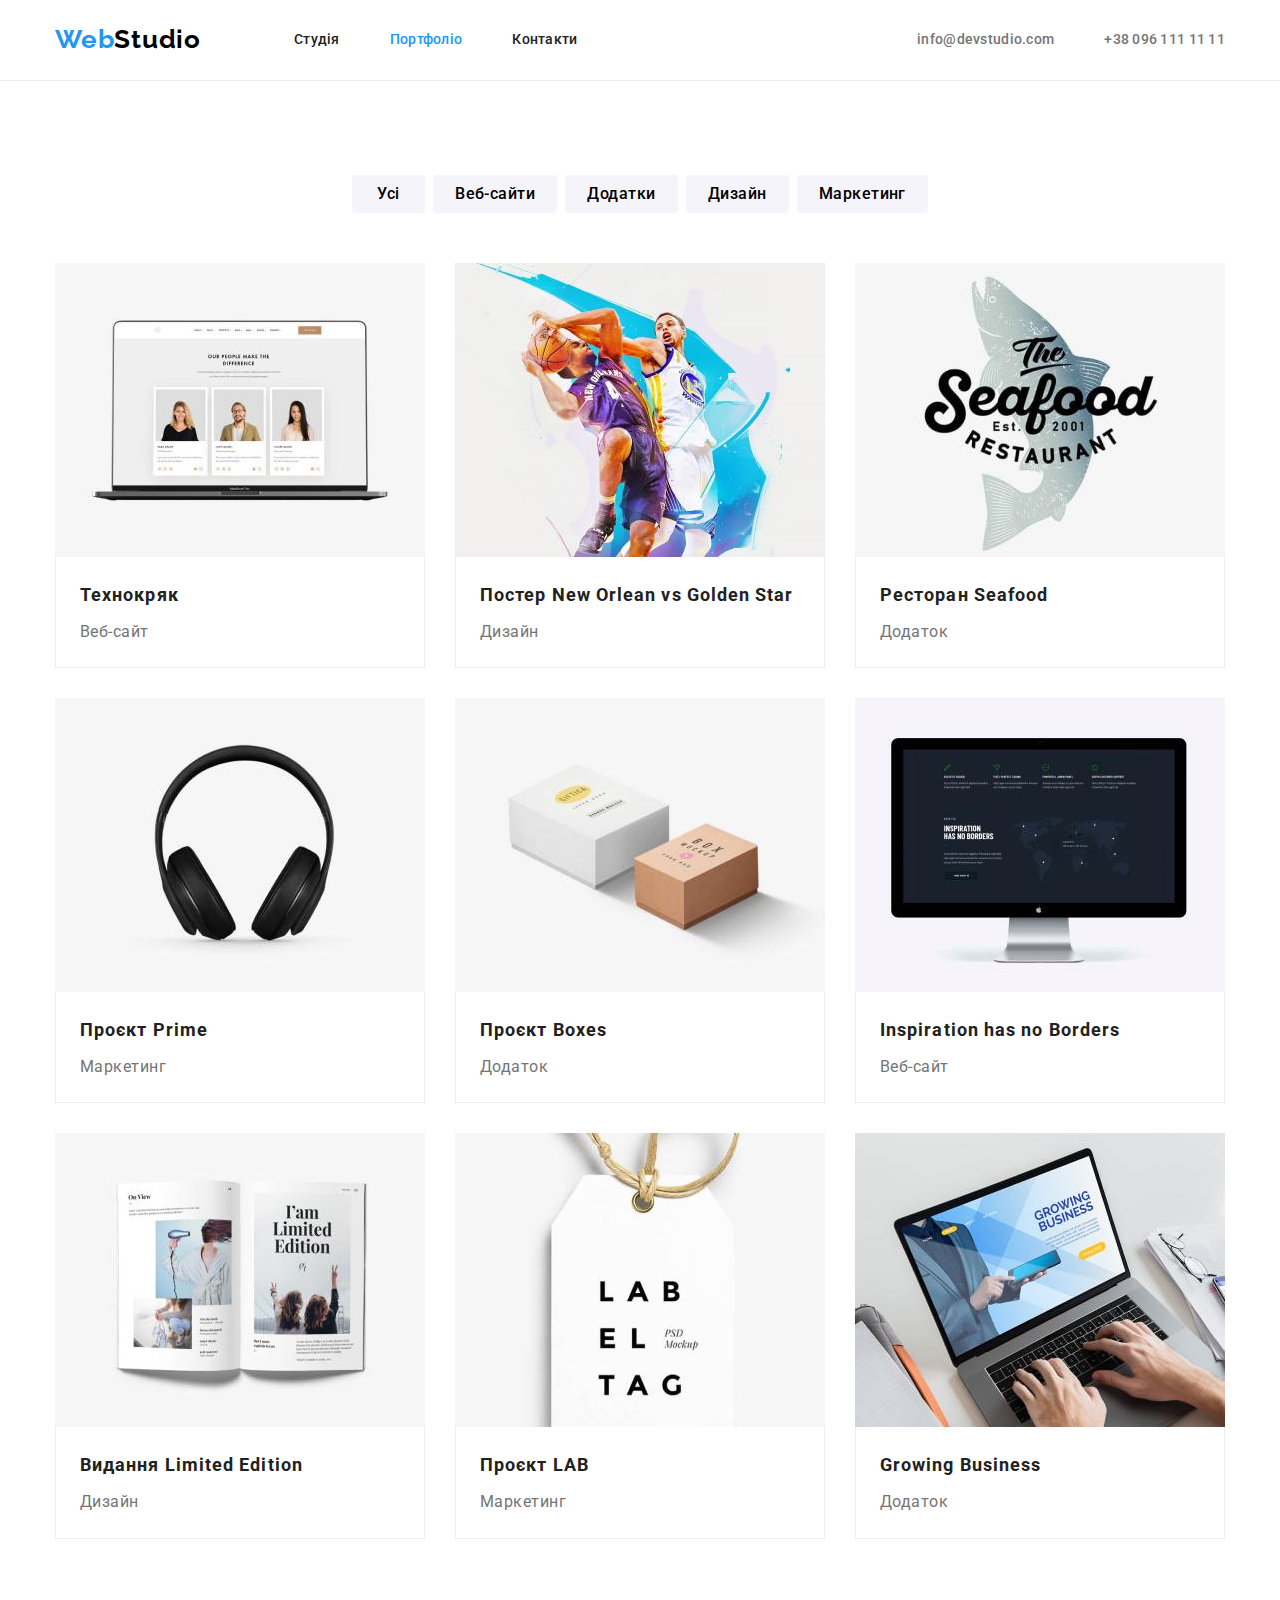
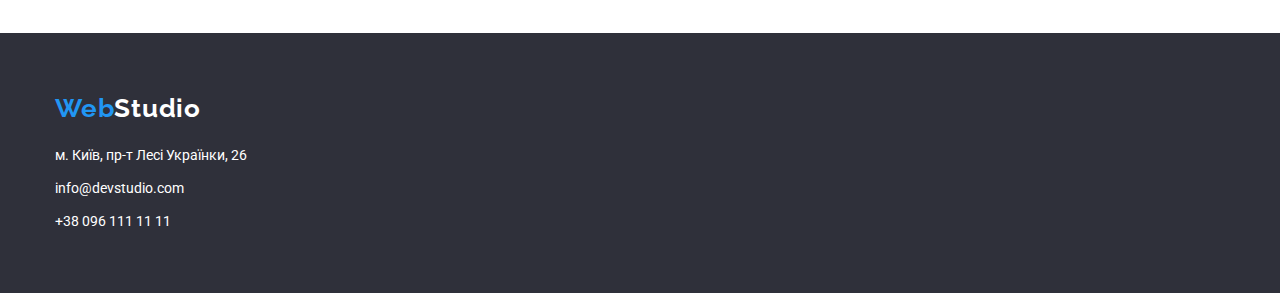
==== portfolio.html @ 36f6ff15 "goit-markup-hw-04" ====
<!DOCTYPE html>
<html lang="uk">
  <head>
    <meta charset="UTF-8">
    <link href="https://fonts.googleapis.com/css2?family=Raleway:wght@700&family=Roboto:wght@400;500;700;900&display=swap" rel="stylesheet">
    <meta http-equiv="X-UA-Compatible" content="IE=edge">
    <meta name="viewport" content="width=device-width, initial-scale=1.0">
    <title>Web Studio</title>
    <link rel="stylesheet" href="https://cdnjs.cloudflare.com/ajax/libs/modern-normalize/1.1.0/modern-normalize.min.css">
    <link rel="stylesheet" href="./css/main.css">
  </head>
  <body>
    <!--Шапка сайту-->
    <header class="header">
      <nav class="container main-nav">
        <a href="./index.html" class="logoheader"><span class="logoweb">Web</span>Studio</a>
        <ul class="site-nav list">
          <li class="item">
            <a href="./index.html" class="link">Студія</a>
          </li>
          <li class="item">
            <a href="./portfolio.html" class="link current">Портфоліо</a>
          </li>
          <li class="item">
            <a href="#" class="link">Контакти</a>
          </li>
        </ul>
        <ul class="nav-contacts list">
          <li class="item">
            <a href="mailto:info@devstudio.com" class="link contacts">info@devstudio.com</a>
          </li>
          <li class="item">
            <a href="tel:+380961111111" class="link contacts">+38 096 111 11 11</a>
          </li>
        </ul>
      </nav>
    </header>
    <main>
    <!--Портфоліо-->
    <section class="section"><h1 class="visually-hidden">Приклади наших робіт</h1>
    <!--Меню портфоліо-->
    <div class="container"><ul class="portfolio-btn list">
      <li><button type="button" class="button button-portfolio">Усі</button></li>
      <li><button type="button" class="button button-portfolio">Веб-сайти</button></li>
      <li><button type="button" class="button button-portfolio">Додатки</button></li>
      <li><button type="button" class="button button-portfolio">Дизайн</button></li>
      <li><button type="button" class="button button-portfolio">Маркетинг</button></li>
  </ul>
  <ul class="portfolio-list list">
        <li class="card"><a href="" class="portfolio-link"><img class="portfolio-img" src="./images/technocrack.jpg" width="370" alt="веб-сайт Технокряк"></a>
          <div class="border"><h2 class="portfolio-title">Технокряк</h2>
        <p class="portfolio-text">Веб-сайт</p></div>
      </li>
        <li class="card"><a href="" class="portfolio-link"><img class="portfolio-img" src="./images/poster-neworlean.jpg" width="370" alt="дизайн Постера New Orlean"></a>
          <div class="border"><h2 class="portfolio-title">Постер New Orlean vs Golden Star</h2>
            <p class="portfolio-text">Дизайн</p></div>
        </li>
        <li class="card"><a href="" class="portfolio-link"><img  class="portfolio-img" src="./images/rest-seafood.jpg" width="370" alt="додаток для Ресторану Seafood"></a>
          <div class="border"><h2 class="portfolio-title">Ресторан Seafood</h2>
            <p class="portfolio-text">Додаток</p></div>
        </li>
        <li class="card"><a href="" class="portfolio-link"><img class="portfolio-img" src="./images/project-prime.jpg" width="370" alt="маркетингковий проєкт Prime"></a>
            <div class="border"><h2 class="portfolio-title">Проєкт Prime</h2>
            <p class="portfolio-text">Маркетинг</p></div>
        </li>
        <li class="card"><a href="" class="portfolio-link"><img class="portfolio-img" src="./images/project-boxes.jpg" width="370" alt="додаток Проєкт Boxes"></a>
          <div class="border"><h2 class="portfolio-title">Проєкт Boxes</h2>
            <p class="portfolio-text">Додаток</p></div>
        </li>
        <li class="card"><a href="" class="portfolio-link"><img class="portfolio-img" src="./images/web-ispiration.jpg" width="370" alt="веб-сайт Inspiration has no Borders"></a>
          <div class="border"><h2 class="portfolio-title">Inspiration has no Borders</h2>
            <p class="portfolio-text">Веб-сайт</p></div>
        </li>
        <li class="card"><a href="" class="portfolio-link"><img class="portfolio-img" src="./images/design-limedit.jpg" width="370" alt="Видання Limited Edition"></a>
          <div class="border"><h2 class="portfolio-title">Видання Limited Edition</h2>
            <p class="portfolio-text">Дизайн</p></div>
        </li>
        <li class="card"><a href="" class="portfolio-link"><img class="portfolio-img" src="./images/project-lab.jpg" width="370" alt="маркетинговий проєкт LAB"></a>
          <div class="border"><h2 class="portfolio-title">Проєкт LAB</h2>
            <p class="portfolio-text">Маркетинг</p></div>
        </li>
        <li class="card"><a href="" class="portfolio-link"><img class="portfolio-img" src="./images/app-growbussiness.jpg" width="370" alt="додаток Growing Business"></a>
          <div class="border"><h2 class="portfolio-title">Growing Business</h2>
            <p class="portfolio-text">Додаток</p></div>
        </li>
    </ul></div>
</section>
    </main>
    <!--Футер сайту-->
    <footer class="footer">
      <div class="container"><a href="./index.html" class="address logofooter"><span class="logoweb">Web</span>Studio</a>
      <address>
        <ul class="footer-nav list">
          <li>
            <a
              href="https://goo.gl/maps/ZicWZSvamPS7MqvVA"
              class="address-text link"
              target="_blank"
              rel="noopener noreferrer"
              >м. Київ, пр-т Лесі Українки, 26</a
            >
          </li>
          <li>
            <a href="mailto:info@devstudio.com" class="address-mail link">info@devstudio.com</a>
          </li>
          <li>
            <a href="tel:+380961111111" class="address-tel link">+38 096 111 11 11</a>
          </li>
        </ul>
      </address></div>
    </footer>
  </body>
</html>
---- css/main.css ----
/* Колір основного тексту #212121 */
/* Колір вторичного тексту #757575 */
/* Колір фону #FFFFFF */
/* Колір вторичного фону #F5F4FA */
/* Колір акценту #2196F3 */
/* Колір кнопки #F5F4FA */

:root {
    --primary-text-color: #757575;
    --title-text-color: #212121;
    --accent-color: #2196F3;
    --primary-white-color: #FFFFFF;
    --secondary-bg-color: #F5F4FA;
}

/* html {
    box-sizing: border-box;
}

*,
*::before,
*::after {
    box-sizing: inherit;
} */

body {
    background-color: var(--primary-white-color);
    color: var(--primary-text-color);
    font-family: 'Roboto', sans-serif;
    margin: 0;
}

.header {
    border-bottom: 1px solid #ECECEC;
}

/* Hidden H1 */
.visually-hidden {
    position: absolute;
    white-space: nowrap;
    
    width: 1px;
    height: 1px;
    
    overflow: hidden;
    
    border: 0;
    padding: 0;
    
    clip: rect(0 0 0 0);
    clip-path: inset(50%);
    margin: -1px;
  } 

.li {
    padding: 0;
    margin: 0;
}

.ul {
    padding: 0;
    margin: 0;
    padding-inline-start: 0;
}

.list {
    list-style: none;
    margin: 0;
    padding: 0;
}

/* Контейнер */
.container {
    width: 1200px;
    
    padding-left: 15px;
    padding-right: 15px;
  
    margin-left: auto;
    margin-right: auto;
  }

/* Background */

.background {
    background-color: #2F303A;
}

.footer {
    background-color: #2F303A;
    padding-top: 60px;
    padding-bottom: 60px;
}

/* Логотип/Logo */

.logoheader {
    color: #000000;
    
    font-family: Raleway;
    font-weight: 700;
    font-size: 26px;
    
    line-height: 1.19;
    letter-spacing: 0.03em;

    padding-top: 24px;
    padding-bottom: 25px;
    
    text-decoration: none;
}

.logofooter {
    color: #FFFFFF;
    display: inline-block;
    
    font-family: Raleway;
    font-weight: 700;
    font-size: 26px;
    
    line-height: 1.19;
    letter-spacing: 0.03em;
    
    text-decoration: none;

    margin-bottom: 20px;
}

.logoweb {
    color: #2196F3;
}

/* Site nav */

.main-nav {
    display: flex;
    align-items: center;
}

.site-nav {
    display: flex;
    margin-left: 93px;
}

.site-nav .link {
    color: var(--title-text-color);
    
    font-weight: 500;
    font-size: 14px;
    
    line-height: 1.14;
    letter-spacing: 0.02em;
    
    display: block;
    
    padding-top: 32px;
    padding-bottom: 32px;
    
    text-decoration: none;
}

.site-nav .item + .item {
    margin-left: 50px;
}

.nav-contacts {
    display: flex;
    margin-left: auto;
}

.nav-contacts .link {
    color: var(--primary-text-color);
    
    font-weight: 500;
    font-size: 14px;
    
    line-height: 1.14;
    letter-spacing: 0.02em;
    
    display: block;
    
    padding-top: 32px;
    padding-bottom: 32px;
    
    text-decoration: none;
}

.nav-contacts .item + .item {
    margin-left: 50px;
}

.site-nav .link:hover,
.site-nav .link:focus,
.nav-contacts .link:hover,
.nav-contacts .link:focus {
    color: var(--accent-color);
}

.link.current {
    color: var(--accent-color);
}

/* Герой */

.hero {
    text-align: center;

    padding-top: 200px;
    padding-bottom: 200px;
}

.hero-title {
    color: #FFFFFF;

    font-weight: 900;
    font-size: 44px;

    line-height: 1.3;
    text-align: center;
    letter-spacing: 0.06em;

    text-transform: uppercase;

    width: 696px;

    margin: 0 auto 30px;
}

/* Button */

.button {
    background-color: #F5F4FA;
    font-size: 16px;
    line-height: 1.6;
    text-align: center;
    letter-spacing: 0.03em;
    cursor: pointer;
}

.button:focus,
.button:hover {
    color: var(--primary-white-color);
    background-color: var(--accent-color);
}

.button-portfolio:focus,
.button-portfolio:hover {
    color: var(--primary-white-color);
    background-color: var(--accent-color);
    box-shadow: 0 4px 4px rgba(0, 0, 0, 0.250);
}


.button-hero {
    color: var(--primary-white-color);
    background-color: #2196F3;
    font-weight: 700;
    font-size: 16px;
    line-height: 1.9;
    align-items: center;
    text-align: center;
    letter-spacing: 0.06em;
    border: 0 solid;
    border-color: var(--accent-color);
    border-radius: 4px;
    box-shadow: 0 4px 4px rgba(0, 0, 0, 0.250);

    padding: 10px 32px;
}

.button-portfolio {
    font-family: inherit;
    color: #000000;
    background-color: #F5F4FA;
    font-weight: 500;
    font-size: 16px;
    line-height: 1.6;
    text-align: center;
    letter-spacing: 0.03em;
    padding: 6px 22px;
    min-width: 73px;
    border: 0 solid;
    border-color: var(--accent-color);
    border-radius: 4px;
    /* box-shadow: 0 4px 4px rgba(0, 0, 0, 0.250) */
}

/* Секція */

.section {
    color: var(--primary-text-color);
    padding-top: 94px;
    padding-bottom: 94px;
}

.section-portfolio {
    padding-bottom: 94px;
}

.section-grey {
    background-color: var(--secondary-bg-color);
    padding-top: 94px;
    padding-bottom: 94px;
}

/* Особливості/Features */

/* .feature-headtitle {
    display: none;
} */

.feature {
    display: flex;
    /* margin-top: 94px;
    margin-bottom: 94px; */
}

.feature-list {
    color: var(--primary-text-color);
    font-size: 14px;
    line-height: 1.7;
    letter-spacing: 0.03em;
    padding-left: 0;
    display: block;
    align-items: center;
    margin-top: 0;
    margin-bottom: 0;
}

.feature-title {
    color: var(--title-text-color);
    font-weight: 700;
    font-size: 14px;
    line-height: 1.14;
    letter-spacing: 0.03em;
    text-transform: uppercase;
    margin-top: 0;
    margin-bottom: 10px;
}

.feature-text {
    color: var(--primary-text-color);
    font-size: 14px;
    line-height: 1.14;
    letter-spacing: 0.03em;
    margin-top: 0;
    margin-bottom: 0;
}

.feature .item + .item {
    margin-left: 30px;
}

/* Чим ми займаємось/Work */

.worklist {
    display: flex;
    justify-content: space-between;
    margin-bottom: 0;
}

.worklist-section {
    padding-top: 0;
    padding-bottom: 94px;
}

.worklist-title {
    display: block;
    color: var(--title-text-color);
    font-weight: 700;
    font-size: 36px;
    line-height: 1.16;
    text-align: center;
    letter-spacing: 0.03em;
    margin-top: 0;
    margin-bottom: 50px;
}

/* Наша команда/Family */

.family {
    display: flex;
    margin-bottom: 0;
}

.family .card {
    align-items: center;
    background-color: var(--primary-white-color);
    box-shadow: 0px 1px 3px rgba(0, 0, 0, 0.12), 0px 1px 1px rgba(0, 0, 0, 0.14), 0px 2px 1px rgba(0, 0, 0, 0.2);
    border-radius: 0px 0px 4px 4px;
}

.family .item + .item {
    margin-left: 30px;
}

.family .photo {
    margin-bottom: 0;
}

.family-title {
    color: var(--title-text-color);
    font-weight: 700;
    font-size: 36px;
    line-height: 1.16;
    text-align: center;
    letter-spacing: 0.03em;
    margin-top: 0;
    margin-bottom: 50px;
}

.family-name {
    color: var(--title-text-color);
    font-weight: 500;
    font-size: 16px;
    line-height: 1.18;
    text-align: center;
    letter-spacing: 0.03em;
    margin-top: 0;
    margin-bottom: 10px;
}

.family-jobtitle {
    font-size: 16px;
    line-height: 1.18;
    text-align: center;
    letter-spacing: 0.03em;
    margin: 0;
}

.team {
    padding-top: 30px;
    padding-bottom: 30px;
}

/* Портфоліо/Portfolio */

.portfolio-btn {
    display: flex;
    justify-content: center;
    gap: 8px;
    margin-bottom: 50px;
}

.portfolio-img {
    display: block;
}

/* .portfolio-btn {
    margin-top: 94px;
    margin-bottom: 34px;
} */

/* .portfolio-btn .item + .item {
    margin-left: 8px;
} */

.portfolio-list {
    display: flex;
    flex-wrap: wrap;
    align-items: center;
}

.portfolio-list .card {
    align-items: center;
    background-color: var(--primary-white-color);
    margin-right: 30px;
    margin-bottom: 30px;
}

.portfolio-title {
    color: var(--title-text-color);
    font-weight: 700;
    font-size: 18px;
    line-height: 2;
    letter-spacing: 0.06em;
    margin: 0;
}

.portfolio-text {
    color: var(--primary-text-color);
    font-style: normal;
    font-weight: 400;
    font-size: 16px;
    line-height: 1.9;
    letter-spacing: 0.03em;
    margin-top: 4px;
    margin-bottom: 0;
}

.portfolio-list .card:nth-child(3n) {
    margin-right: 0;
}

.portfolio-list .card:nth-last-child(-n+3) {
    margin-bottom: 0;
}

.portfolio-link {
    text-decoration: none;
    margin: 0;
}

.portfolio-list .border {
    padding: 20px 24px;

    border-right-width: 1px;
    border-right-style: solid;
    border-right-color: #EEEEEE;

    border-bottom-width: 1px;
    border-bottom-style: solid;
    border-bottom-color: #EEEEEE;

    border-left-width: 1px;
    border-left-style: solid;
    border-left-color: #EEEEEE;
}

/* Адреса/Address */
.address {
    text-decoration: none;
    font-style: normal; 
}

.address-text {
    display: inline-block;
    text-decoration: none;
    font-style: normal;
    color: #FFFFFF;
    font-size: 14px;
    line-height: 1.71;
    margin-bottom: 9px;
}

.address-mail {
    display: inline-block;
    text-decoration: none;
    font-style: normal;
    color: #FFFFFF;
    font-size: 14px;
    line-height: 1.71;
    margin-bottom: 9px;
}

.address-tel {
    display: inline-block;
    text-decoration: none;
    font-style: normal;
    color: #FFFFFF;
    font-size: 14px;
    line-height: 1.71;
}

/* .address-link {
    text-decoration: none;
    font-style: normal;
    color: rgba(255, 255, 255, 0.6);
    font-size: 14px;
    line-height: 1.71;
} */

/* Футер/Footer */
.footer-nav {
    margin: 0;
}

.footer-nav .link {
    text-decoration: none;
}

.footer-nav .link:hover,
.footer-nav .link:focus {
    color: var(--accent-color);
}
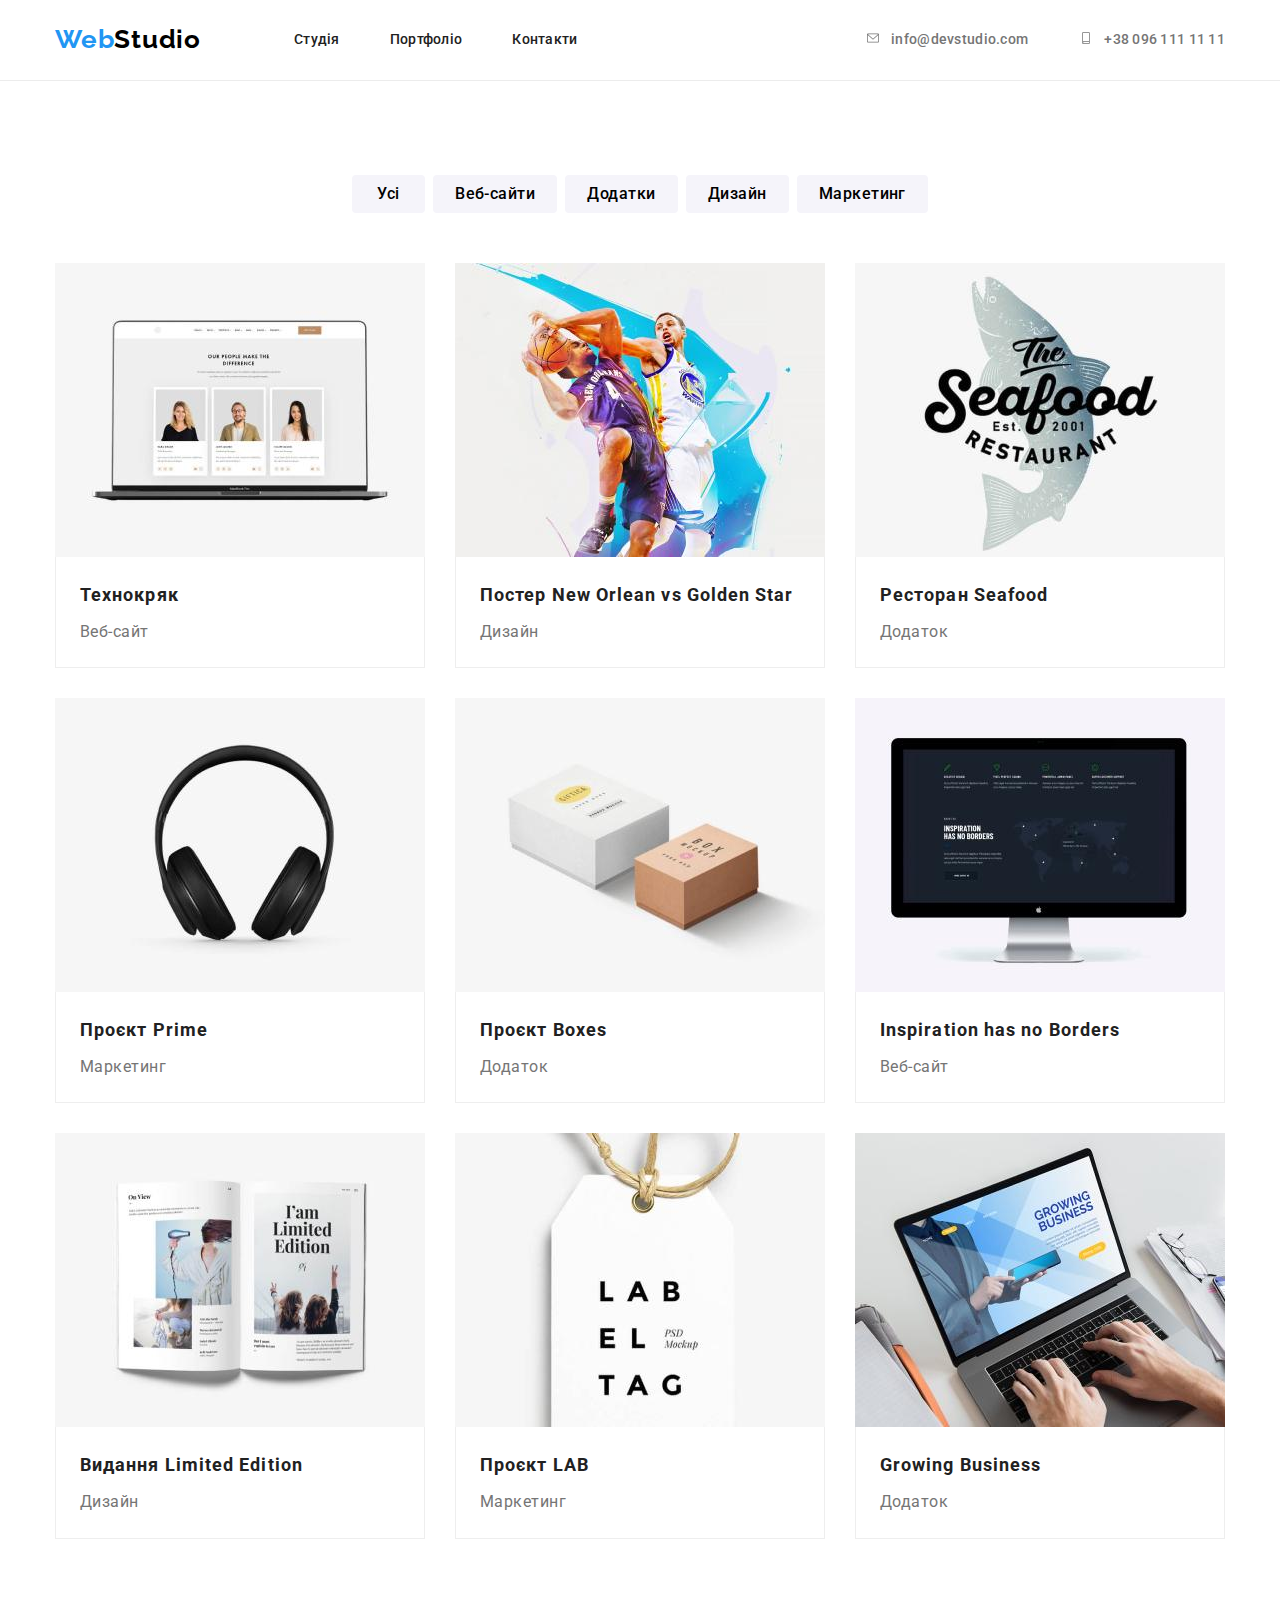
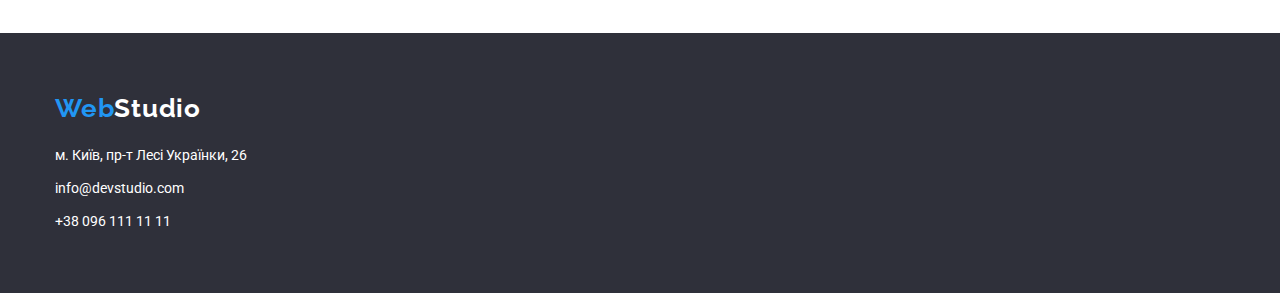
==== commit 1edb4e9d: "goit-markup-hw-04" ====
--- a/portfolio.html
+++ b/portfolio.html
@@ -16,10 +16,10 @@
         <a href="./index.html" class="logoheader"><span class="logoweb">Web</span>Studio</a>
         <ul class="site-nav list">
           <li class="item">
-            <a href="./index.html" class="link">Студія</a>
+            <a href="./index.html" class="link current">Студія</a>
           </li>
           <li class="item">
-            <a href="./portfolio.html" class="link current">Портфоліо</a>
+            <a href="./portfolio.html" class="link">Портфоліо</a>
           </li>
           <li class="item">
             <a href="#" class="link">Контакти</a>
@@ -27,10 +27,15 @@
         </ul>
         <ul class="nav-contacts list">
           <li class="item">
-            <a href="mailto:info@devstudio.com" class="link contacts">info@devstudio.com</a>
+            <a href="mailto:info@devstudio.com" class="link contacts">
+              <svg class="contact-icons" width="16px" height="12px">
+                <use href="./images/icons.svg#icon-envelope"></use>
+                </svg>info@devstudio.com</a>
           </li>
           <li class="item">
-            <a href="tel:+380961111111" class="link contacts">+38 096 111 11 11</a>
+            <a href="tel:+380961111111" class="link contacts"><svg class="contact-icons" width="16px" height="12px">
+              <use href="./images/icons.svg#icon-smartphone"></use>
+              </svg>+38 096 111 11 11</a>
           </li>
         </ul>
       </nav>
--- a/css/main.css
+++ b/css/main.css
@@ -11,6 +11,8 @@
     --accent-color: #2196F3;
     --primary-white-color: #FFFFFF;
     --secondary-bg-color: #F5F4FA;
+    --icons-color: #AFB1B8;
+    --border-color: #AFB1B8;
 }
 
 /* html {
@@ -166,6 +168,8 @@
 .nav-contacts {
     display: flex;
     margin-left: auto;
+    justify-content: center;
+    align-items: center;
 }
 
 .nav-contacts .link {
@@ -196,8 +200,13 @@
     color: var(--accent-color);
 }
 
-.link.current {
-    color: var(--accent-color);
+/* .link.current {
+    color: currentColor;
+} */
+
+.contact-icons {
+    margin-right: 10px;
+    fill: currentColor;
 }
 
 /* Герой */
@@ -207,6 +216,13 @@
 
     padding-top: 200px;
     padding-bottom: 200px;
+    
+    background-image: linear-gradient(
+    rgba(47, 48, 58, 0.4),
+    rgba(47, 48, 58, 0.4)),
+    url(../images/hero-image.jpg);
+    background-repeat: no-repeat;
+    background-size: cover;
 }
 
 .hero-title {
@@ -224,6 +240,8 @@
     width: 696px;
 
     margin: 0 auto 30px;
+
+
 }
 
 /* Button */
@@ -305,10 +323,6 @@
 
 /* Особливості/Features */
 
-/* .feature-headtitle {
-    display: none;
-} */
-
 .feature {
     display: flex;
     /* margin-top: 94px;
@@ -349,6 +363,17 @@
 
 .feature .item + .item {
     margin-left: 30px;
+}
+
+.feature-pics {
+    display: flex;
+    width: 270px;
+    height: 120px;
+    padding: 25px 100px;
+    align-items: center;
+    background-color: var(--secondary-bg-color);
+    margin-bottom: 30px;
+    border-radius: 4px;
 }
 
 /* Чим ми займаємось/Work */
@@ -430,8 +455,81 @@
 
 .team {
     padding-top: 30px;
-    padding-bottom: 30px;
-}
+}
+
+.social-media {
+    display: flex;
+    justify-content: center;
+    margin: 16px 32px 30px 32px
+}
+
+.social-item {
+    margin-right: 10px;
+}
+
+.social-item:last-child {
+    margin-right: 0;
+}
+
+.social-link {
+    display: flex;
+    justify-content: center;
+    align-items: center;
+    height: 44px;
+    width: 44px;
+    padding: 12px;
+    border-radius: 50%;
+    color: var(--icons-color);
+    cursor: pointer;
+}
+
+.social-link:hover,
+.social-link:focus {
+    background-color: var(--accent-color);
+    color: var(--primary-white-color);
+}
+
+.social-icon {
+    fill: currentColor;
+}
+
+/* .social-media {
+    display: flex;
+    justify-content: center;
+    margin: 16px 32px 30px 32px;
+}
+
+.social-item {
+    display: flex;
+    margin-right: 10px;
+    width: 44px;
+    height: 44px;
+    border-radius: 50%;
+    padding: 12px;
+}
+
+.social-item:last-child {
+    margin-right: 0;
+}
+
+.social-link {
+    display: flex;
+    width: 100%;
+    height: 100%;
+    align-items: center;
+    justify-content: center;
+    color: var(--icons-color);
+}
+
+.social-item:hover,
+.social-item:focus {
+    background-color: var(--accent-color);
+    fill: var(--primary-white-color);
+}
+
+.social-icon {
+    fill: currentColor;
+} */
 
 /* Портфоліо/Portfolio */
 
@@ -517,6 +615,65 @@
     border-left-color: #EEEEEE;
 }
 
+/* Постійні клієнти */
+/* .clients {
+    display: flex;
+    flex-wrap: wrap;
+    align-items: center;
+} */
+
+.section-clients {
+    display: flex;
+    flex-wrap: wrap;
+    align-items: center;
+    padding-top: 94px;
+    padding-bottom: 94px;
+}
+
+.clients-title {
+    color: var(--title-text-color);
+    font-weight: 700;
+    font-size: 36px;
+    line-height: 1.16;
+    text-align: center;
+    letter-spacing: 0.03em;
+    margin-top: 0;
+    margin-bottom: 50px;
+}
+
+.clients-list {
+    display: flex;
+    justify-content: center;
+    align-items: center;
+}
+
+.clients-item {
+    display: flex;
+    width: 170px;
+    height: 92px;
+    padding: 16px 32px;
+    align-items: center;
+    margin-right: 30px;
+    border: 1px solid ;
+    color: var(--icons-color);
+    border-color: var(--border-color);
+    border-radius: 4px;
+}
+
+.clients-item:last-child {
+    margin-right: 0;
+}
+
+.clients-item:hover,
+.clients-item:focus {
+    border-color: var(--accent-color);
+    color: var(--accent-color);
+}
+
+.clients-icon {
+    fill: currentColor;
+}
+
 /* Адреса/Address */
 .address {
     text-decoration: none;
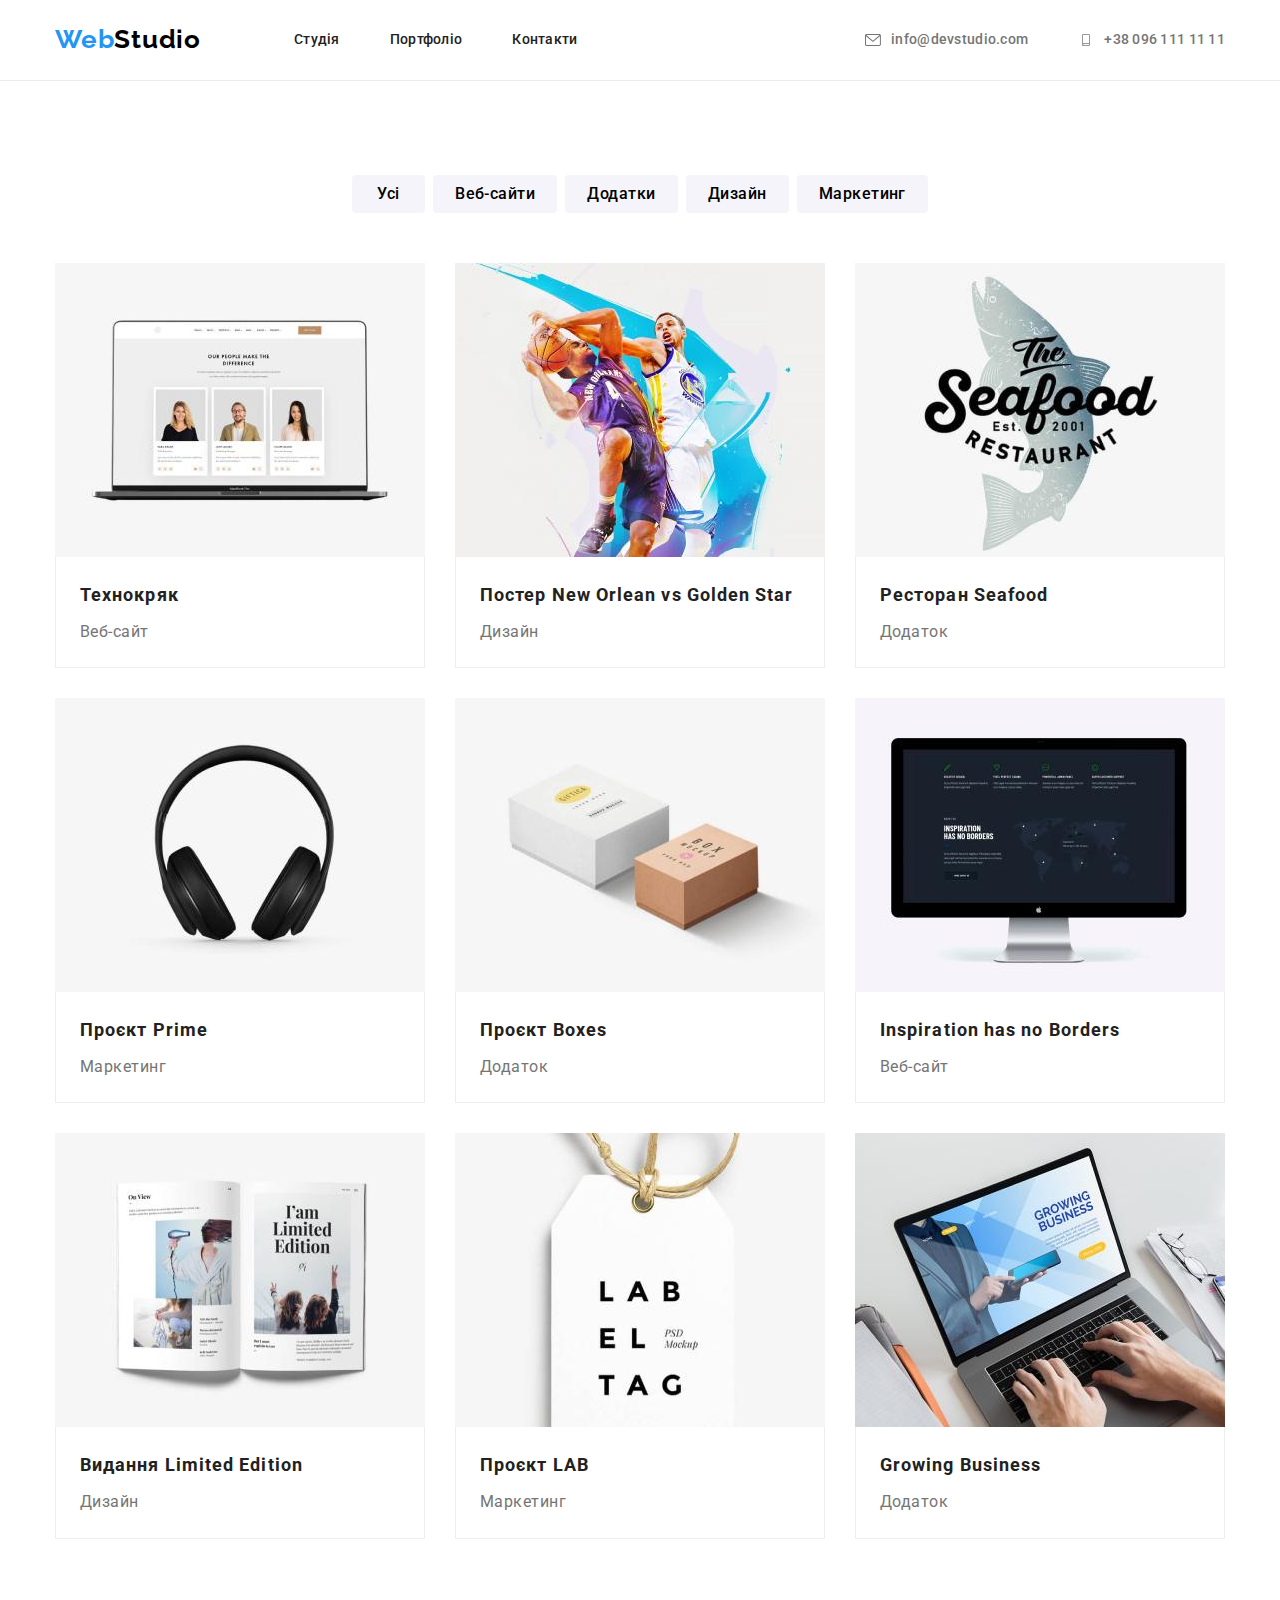
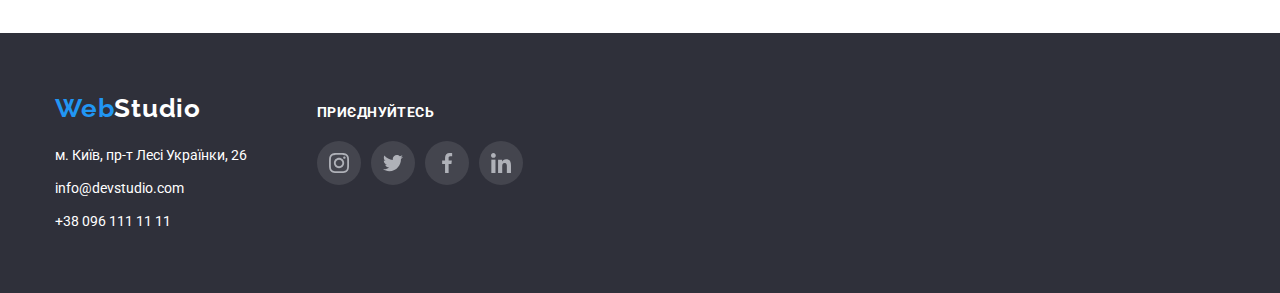
==== commit 1ddbf645: "goit-markup-hw-04" ====
--- a/portfolio.html
+++ b/portfolio.html
@@ -93,7 +93,10 @@
     </main>
     <!--Футер сайту-->
     <footer class="footer">
-      <div class="container"><a href="./index.html" class="address logofooter"><span class="logoweb">Web</span>Studio</a>
+      <div class="container">
+      <div class="footer-block">
+      <div class="main-block">
+        <a href="./index.html" class="address logofooter"><span class="logoweb">Web</span>Studio</a>
       <address>
         <ul class="footer-nav list">
           <li>
@@ -113,6 +116,22 @@
           </li>
         </ul>
       </address></div>
+      <div class="social-block">
+        <h2 class="joinus-title">Приєднуйтесь</h2>
+        <ul class="joinus-media list">
+        <li class="joinus social-item"><a href="#" class="joinus social-link"><svg class="joinus social-icon" width="20px" height="20px">
+          <use href="./images/icons.svg#icon-instagram"></use>
+          </svg></a></li>
+          <li class="joinus social-item"><a href="#" class="joinus social-link"><svg class="joinus social-icon" width="20px" height="20px">
+          <use href="./images/icons.svg#icon-twitter"></use>
+          </svg></a></li>
+          <li class="joinus social-item"><a href="#" class="joinus social-link"><svg class="joinus social-icon" width="20px" height="20px">
+          <use href="./images/icons.svg#icon-facebook"></use>
+          </svg></a></li>
+          <li class="joinus social-item"><a href="#" class="joinus social-link"><svg class="joinus social-icon" width="20px" height="20px">
+          <use href="./images/icons.svg#icon-linkedin"></use>
+          </svg></a></li>
+      </ul></div></div></div>
     </footer>
   </body>
 </html>
--- a/css/main.css
+++ b/css/main.css
@@ -181,7 +181,7 @@
     line-height: 1.14;
     letter-spacing: 0.02em;
     
-    display: block;
+    display: inline-flex;
     
     padding-top: 32px;
     padding-bottom: 32px;
@@ -205,6 +205,7 @@
 } */
 
 .contact-icons {
+    align-self: center;
     margin-right: 10px;
     fill: currentColor;
 }
@@ -457,7 +458,7 @@
     padding-top: 30px;
 }
 
-.social-media {
+.family-media {
     display: flex;
     justify-content: center;
     margin: 16px 32px 30px 32px
@@ -615,6 +616,11 @@
     border-left-color: #EEEEEE;
 }
 
+.card:hover,
+.card:focus {
+    box-shadow: 0px 1px 1px rgba(0, 0, 0, 0.12), 0px 4px 4px rgba(0, 0, 0, 0.06), 1px 4px 6px rgba(0, 0, 0, 0.16);
+}
+
 /* Постійні клієнти */
 /* .clients {
     display: flex;
@@ -717,7 +723,81 @@
     line-height: 1.71;
 } */
 
+/* Приєднуйтесь */
+
+/* .joinus {
+    display: flex;
+    width: 206px;
+    height: 80px;
+    outline: 1px solid blue;
+} */
+
+.joinus-title {
+    display: inline-flex;
+    font-weight: 700;
+    font-size: 14px;
+    line-height: 1.14px;
+    letter-spacing: 0.03em;
+    color: var(--primary-white-color);
+    text-transform: uppercase;
+    margin: 0;
+}
+
+.joinus-media {
+    display: flex;
+    justify-content: center;
+    align-items: center;
+    padding-top: 20px;
+}
+
+.joinus .social-item {
+    padding: 0;
+    margin-right: 10px;
+}
+
+.joinus .social-item:last-child {
+    margin-right: 0;
+}
+
+.joinus .social-link {
+    justify-content: center;
+    align-items: center;
+    height: 44px;
+    width: 44px;
+    padding: 12px;
+    border-radius: 50%;
+    background-color: rgba(255, 255, 255, 0.1); 
+    color: var(--icons-color);
+    cursor: pointer;
+}
+
+.joinus .social-link:hover,
+.joinus .social-link:focus {
+    background-color: var(--accent-color);
+    color: var(--primary-white-color);
+}
+
+.joinus .social-icon {
+    fill: currentColor;
+}
+
 /* Футер/Footer */
+.footer-block {
+    display: flex;
+    align-items: baseline;
+}
+
+.main-block {
+    display: block;
+}
+
+.social-block {
+    display: inline;
+    width: 206px;
+    height: 80px;
+    margin-left: 70px;
+}
+
 .footer-nav {
     margin: 0;
 }
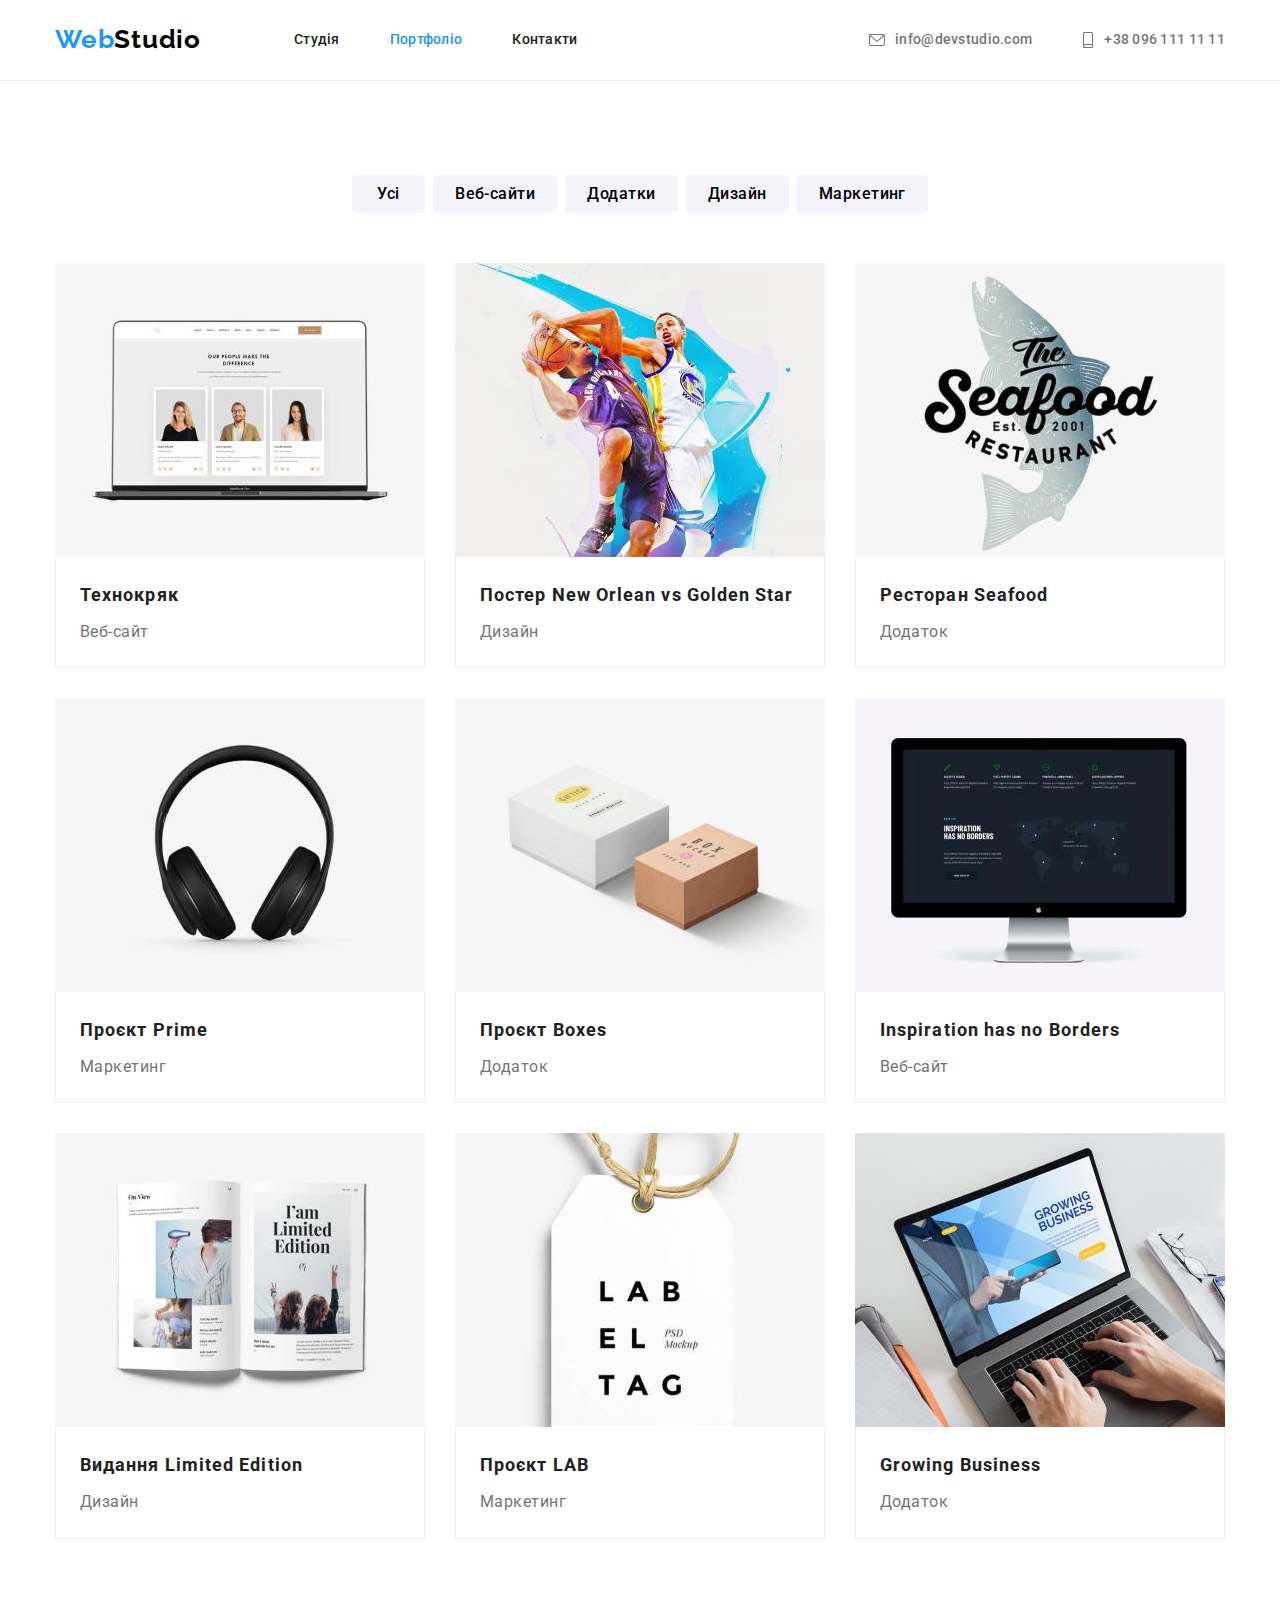
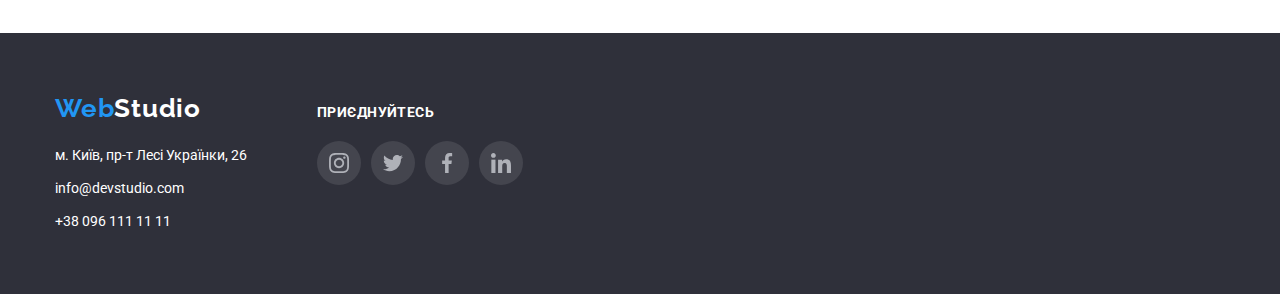
==== commit 51a020ca: "goit-markup-hw-04" ====
--- a/portfolio.html
+++ b/portfolio.html
@@ -16,10 +16,10 @@
         <a href="./index.html" class="logoheader"><span class="logoweb">Web</span>Studio</a>
         <ul class="site-nav list">
           <li class="item">
-            <a href="./index.html" class="link current">Студія</a>
+            <a href="./index.html" class="link">Студія</a>
           </li>
           <li class="item">
-            <a href="./portfolio.html" class="link">Портфоліо</a>
+            <a href="./portfolio.html" class="link current">Портфоліо</a>
           </li>
           <li class="item">
             <a href="#" class="link">Контакти</a>
@@ -33,7 +33,7 @@
                 </svg>info@devstudio.com</a>
           </li>
           <li class="item">
-            <a href="tel:+380961111111" class="link contacts"><svg class="contact-icons" width="16px" height="12px">
+            <a href="tel:+380961111111" class="link contacts"><svg class="contact-icons" width="12px" height="16px">
               <use href="./images/icons.svg#icon-smartphone"></use>
               </svg>+38 096 111 11 11</a>
           </li>
@@ -52,41 +52,50 @@
       <li><button type="button" class="button button-portfolio">Маркетинг</button></li>
   </ul>
   <ul class="portfolio-list list">
-        <li class="card"><a href="" class="portfolio-link"><img class="portfolio-img" src="./images/technocrack.jpg" width="370" alt="веб-сайт Технокряк"></a>
+        <li class="card"><a href="#" class="portfolio-link"><img class="portfolio-img"
+          src="./images/technocrack.jpg" width="370" alt="веб-сайт Технокряк">
           <div class="border"><h2 class="portfolio-title">Технокряк</h2>
-        <p class="portfolio-text">Веб-сайт</p></div>
+        <p class="portfolio-text">Веб-сайт</p></div></a>
       </li>
-        <li class="card"><a href="" class="portfolio-link"><img class="portfolio-img" src="./images/poster-neworlean.jpg" width="370" alt="дизайн Постера New Orlean"></a>
+        <li class="card"><a href="#" class="portfolio-link"><img class="portfolio-img"
+          src="./images/poster-neworlean.jpg" width="370" alt="дизайн Постера New Orlean">
           <div class="border"><h2 class="portfolio-title">Постер New Orlean vs Golden Star</h2>
-            <p class="portfolio-text">Дизайн</p></div>
+            <p class="portfolio-text">Дизайн</p></div></a>
         </li>
-        <li class="card"><a href="" class="portfolio-link"><img  class="portfolio-img" src="./images/rest-seafood.jpg" width="370" alt="додаток для Ресторану Seafood"></a>
+        <li class="card"><a href="#" class="portfolio-link"><img  class="portfolio-img"
+          src="./images/rest-seafood.jpg" width="370" alt="додаток для Ресторану Seafood">
           <div class="border"><h2 class="portfolio-title">Ресторан Seafood</h2>
-            <p class="portfolio-text">Додаток</p></div>
+            <p class="portfolio-text">Додаток</p></div></a>
         </li>
-        <li class="card"><a href="" class="portfolio-link"><img class="portfolio-img" src="./images/project-prime.jpg" width="370" alt="маркетингковий проєкт Prime"></a>
+        <li class="card"><a href="#" class="portfolio-link"><img class="portfolio-img"
+          src="./images/project-prime.jpg" width="370" alt="маркетингковий проєкт Prime">
             <div class="border"><h2 class="portfolio-title">Проєкт Prime</h2>
-            <p class="portfolio-text">Маркетинг</p></div>
+            <p class="portfolio-text">Маркетинг</p></div></a>
         </li>
-        <li class="card"><a href="" class="portfolio-link"><img class="portfolio-img" src="./images/project-boxes.jpg" width="370" alt="додаток Проєкт Boxes"></a>
+        <li class="card"><a href="#" class="portfolio-link"><img class="portfolio-img"
+          src="./images/project-boxes.jpg" width="370" alt="додаток Проєкт Boxes">
           <div class="border"><h2 class="portfolio-title">Проєкт Boxes</h2>
-            <p class="portfolio-text">Додаток</p></div>
+            <p class="portfolio-text">Додаток</p></div></a>
         </li>
-        <li class="card"><a href="" class="portfolio-link"><img class="portfolio-img" src="./images/web-ispiration.jpg" width="370" alt="веб-сайт Inspiration has no Borders"></a>
+        <li class="card"><a href="#" class="portfolio-link"><img class="portfolio-img"
+          src="./images/web-ispiration.jpg" width="370" alt="веб-сайт Inspiration has no Borders">
           <div class="border"><h2 class="portfolio-title">Inspiration has no Borders</h2>
-            <p class="portfolio-text">Веб-сайт</p></div>
+            <p class="portfolio-text">Веб-сайт</p></div></a>
         </li>
-        <li class="card"><a href="" class="portfolio-link"><img class="portfolio-img" src="./images/design-limedit.jpg" width="370" alt="Видання Limited Edition"></a>
+        <li class="card"><a href="#" class="portfolio-link"><img class="portfolio-img"
+          src="./images/design-limedit.jpg" width="370" alt="Видання Limited Edition">
           <div class="border"><h2 class="portfolio-title">Видання Limited Edition</h2>
-            <p class="portfolio-text">Дизайн</p></div>
+            <p class="portfolio-text">Дизайн</p></div></a>
         </li>
-        <li class="card"><a href="" class="portfolio-link"><img class="portfolio-img" src="./images/project-lab.jpg" width="370" alt="маркетинговий проєкт LAB"></a>
+        <li class="card"><a href="#" class="portfolio-link"><img class="portfolio-img"
+          src="./images/project-lab.jpg" width="370" alt="маркетинговий проєкт LAB">
           <div class="border"><h2 class="portfolio-title">Проєкт LAB</h2>
-            <p class="portfolio-text">Маркетинг</p></div>
+            <p class="portfolio-text">Маркетинг</p></div></a>
         </li>
-        <li class="card"><a href="" class="portfolio-link"><img class="portfolio-img" src="./images/app-growbussiness.jpg" width="370" alt="додаток Growing Business"></a>
+        <li class="card"><a href="#" class="portfolio-link"><img class="portfolio-img"
+          src="./images/app-growbussiness.jpg" width="370" alt="додаток Growing Business">
           <div class="border"><h2 class="portfolio-title">Growing Business</h2>
-            <p class="portfolio-text">Додаток</p></div>
+            <p class="portfolio-text">Додаток</p></div></a>
         </li>
     </ul></div>
 </section>
--- a/css/main.css
+++ b/css/main.css
@@ -200,9 +200,9 @@
     color: var(--accent-color);
 }
 
-/* .link.current {
-    color: currentColor;
-} */
+.link.current {
+    color: var(--accent-color);
+}
 
 .contact-icons {
     align-self: center;
@@ -224,6 +224,11 @@
     url(../images/hero-image.jpg);
     background-repeat: no-repeat;
     background-size: cover;
+    width: 1600px;
+    height: 600px;
+
+    margin-left: auto;
+    margin-right: auto;
 }
 
 .hero-title {
@@ -356,7 +361,7 @@
 .feature-text {
     color: var(--primary-text-color);
     font-size: 14px;
-    line-height: 1.14;
+    line-height: 1.71;
     letter-spacing: 0.03em;
     margin-top: 0;
     margin-bottom: 0;
@@ -368,9 +373,9 @@
 
 .feature-pics {
     display: flex;
+    justify-content: center;
     width: 270px;
     height: 120px;
-    padding: 25px 100px;
     align-items: center;
     background-color: var(--secondary-bg-color);
     margin-bottom: 30px;
@@ -478,7 +483,6 @@
     align-items: center;
     height: 44px;
     width: 44px;
-    padding: 12px;
     border-radius: 50%;
     color: var(--icons-color);
     cursor: pointer;
@@ -600,6 +604,13 @@
     margin: 0;
 }
 
+.portfolio-link:hover,
+.portfolio-link:focus {
+    box-shadow: 0px 1px 1px rgba(0, 0, 0, 0.12),
+    0px 4px 4px rgba(0, 0, 0, 0.06),
+    1px 4px 6px rgba(0, 0, 0, 0.16);
+}
+
 .portfolio-list .border {
     padding: 20px 24px;
 
@@ -616,10 +627,12 @@
     border-left-color: #EEEEEE;
 }
 
-.card:hover,
+/* .card:hover,
 .card:focus {
-    box-shadow: 0px 1px 1px rgba(0, 0, 0, 0.12), 0px 4px 4px rgba(0, 0, 0, 0.06), 1px 4px 6px rgba(0, 0, 0, 0.16);
-}
+    box-shadow: 0px 1px 1px rgba(0, 0, 0, 0.12),
+    0px 4px 4px rgba(0, 0, 0, 0.06),
+    1px 4px 6px rgba(0, 0, 0, 0.16);
+} */
 
 /* Постійні клієнти */
 /* .clients {
@@ -649,25 +662,21 @@
 
 .clients-list {
     display: flex;
+    gap: 10px;
     justify-content: center;
     align-items: center;
 }
 
 .clients-item {
     display: flex;
+    justify-content: center;
     width: 170px;
     height: 92px;
-    padding: 16px 32px;
-    align-items: center;
-    margin-right: 30px;
+    align-items: center;
     border: 1px solid ;
     color: var(--icons-color);
     border-color: var(--border-color);
     border-radius: 4px;
-}
-
-.clients-item:last-child {
-    margin-right: 0;
 }
 
 .clients-item:hover,
